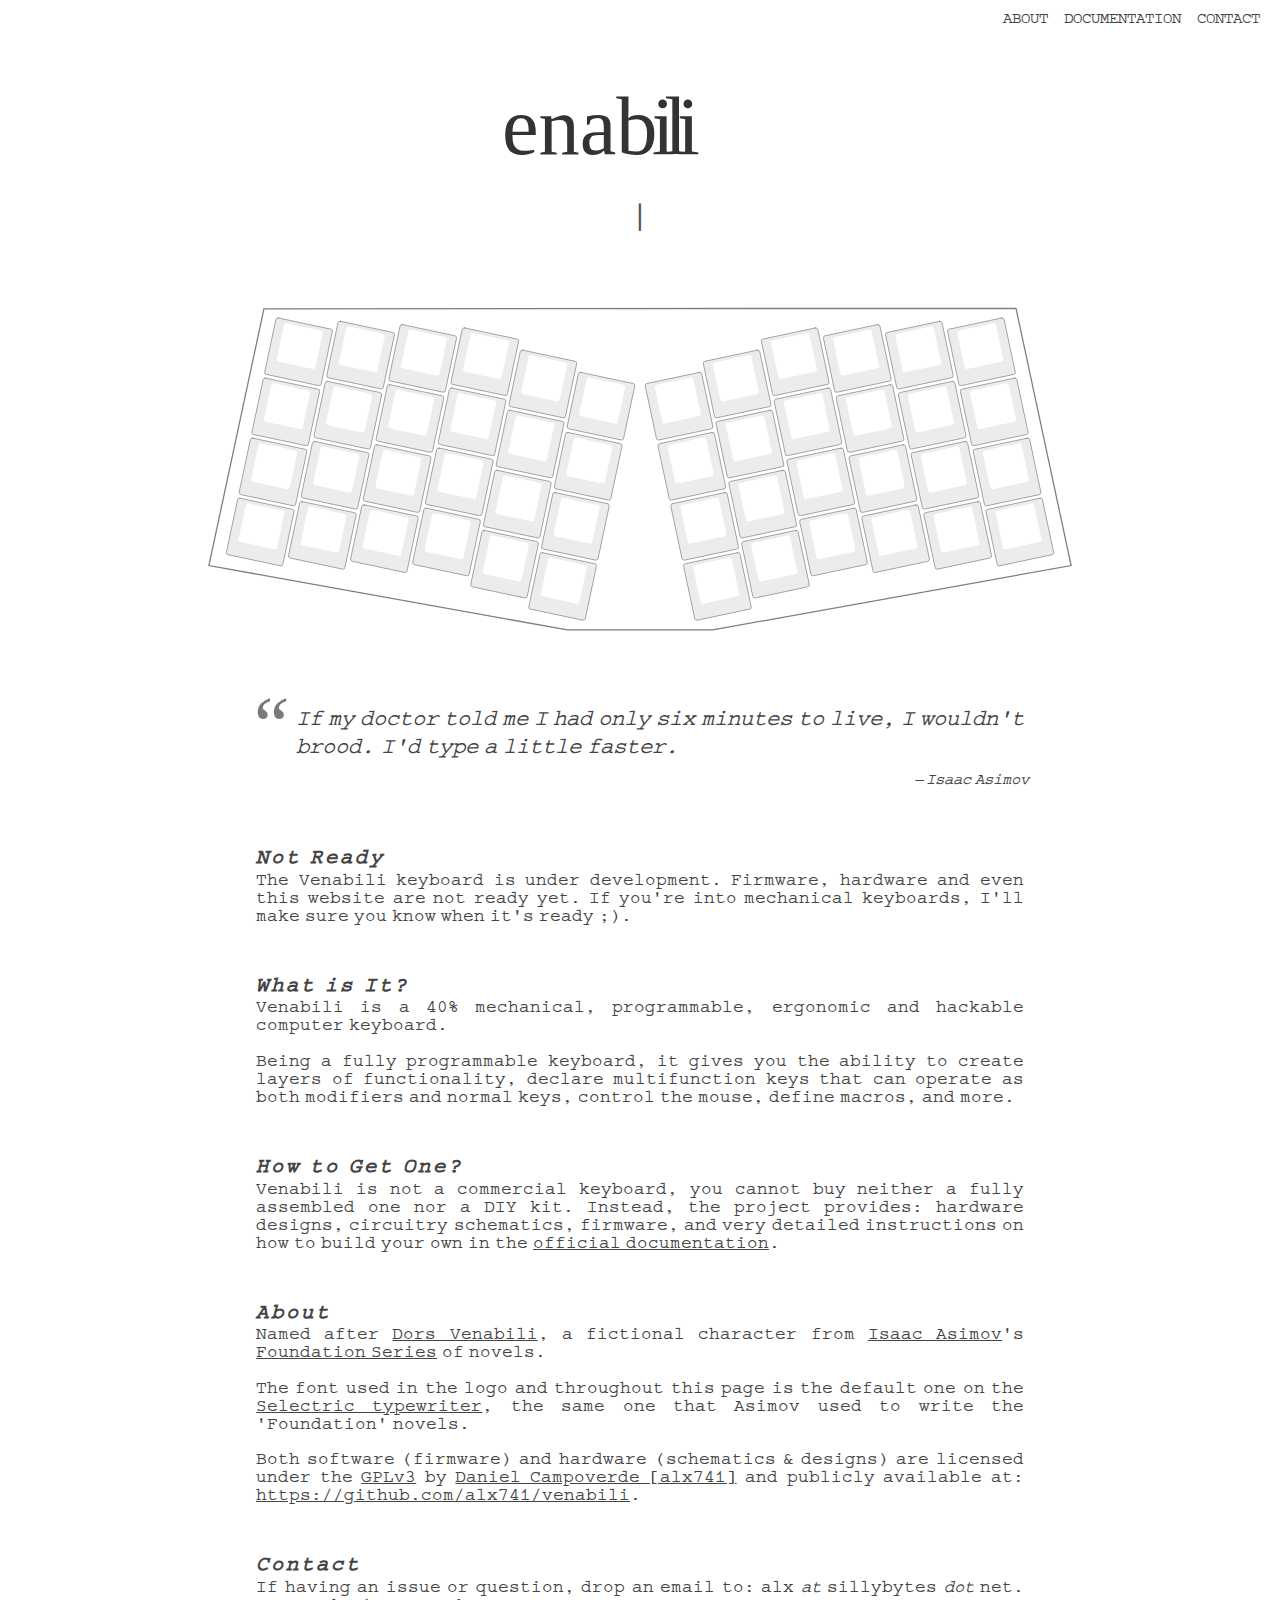
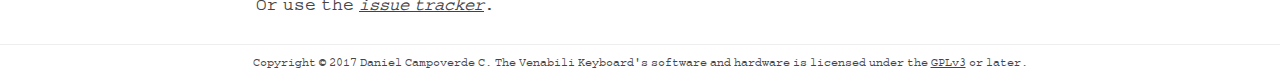
==== docs/index.html @ 400cd068 "Rebuild" ====
<!doctype html>
<html lang="en">
    <head>
        <meta charset="utf-8">
        <meta http-equiv="x-ua-compatible" content="ie=edge">
        <meta name="viewport" content="width=device-width, initial-scale=1">
        <title>Venabili Keyboard</title>
        <link rel="shortcut icon" href="./images/favicon.ico">
        <link rel="icon" href="./images/favicon.png">
        <link rel="stylesheet" href="./css/default.css" />
    </head>
    <body>
        <header>
            <nav>
                <a href="#about">About</a>
                <a href="https://docs.venabili.sillybytes.net/">Documentation</a>
                <a href="#contact">Contact</a>
            </nav>
        </header>

        <svg id="logo" version="1.1" viewBox="0 0 235.11 68.733" xmlns="http://www.w3.org/2000/svg">
    <g id="logo-v" transform="translate(-12.191 -227.73)">
        <g fill="none" stroke="#333" stroke-linecap="round">
            <path d="m51.141 270.67-5.1905 9.0021 5.1905 9.0021 5.1905-9.0021z" stroke-width="2.7889"></path>
            <path d="m72.202 234.19h10.364l-22.575 39.138-5.193-8.9946z" stroke-miterlimit="3" stroke-width="2.918"></path>
            <path d="m30.081 234.19h-10.364l22.575 39.138 5.1931-8.9946z" stroke-width="2.918"></path>
        </g>
        <text transform="scale(.9992 1.0008)" x="63.355614" y="290.47577" fill="#333333" font-family="sans-serif" font-size="48.494px" letter-spacing="0px" stroke-width=".26458" word-spacing="0px" style="line-height:1.25" xml:space="preserve"><tspan x="63.355614" y="290.47577" dx="0 0 0 0 -3.5 -6 -6" fill="#333333" font-family="Selectric" stroke-width=".26458" style="line-height:2.25">enabili</tspan></text>
    </g>
</svg>

<div id="description">
    <span id="description-typed"></span>
</div>

<svg id="keyboard" width="277.89mm" height="110.13mm" version="1.1" viewBox="0 0 277.89 110.13" xmlns="http://www.w3.org/2000/svg">
    <g transform="translate(292.09 -511.8)">
        <path d="m-269.79 517.18-17.06 79.592 111.18 19.953h45.067l111.17-19.952-17.094-79.784z" fill="none" stroke="#7e7e7e" stroke-width=".39687"></path>
        <g>
            <g transform="translate(64.485 10.087)">
                <rect transform="rotate(12)" x="-217.22" y="567.33" width="17.901" height="17.901" rx=".65319" ry=".65319" fill="#ececec" stroke="#7e7e7e" stroke-linecap="round" stroke-linejoin="round" stroke-width=".1989"></rect>
                <rect transform="rotate(12)" x="-214.39" y="568.36" width="12.234" height="12.234" rx=".69032" ry=".69032" fill="#fff" class="key"></rect>
            </g>
            <g transform="translate(60.525 28.721)">
                <rect transform="rotate(12)" x="-217.22" y="567.33" width="17.901" height="17.901" rx=".65319" ry=".65319" fill="#ececec" stroke="#7e7e7e" stroke-linecap="round" stroke-linejoin="round" stroke-width=".1989"></rect>
                <rect transform="rotate(12)" x="-214.39" y="568.36" width="12.234" height="12.234" rx=".69032" ry=".69032" fill="#fff" class="key"></rect>
            </g>
            <g transform="translate(56.564 47.355)">
                <rect transform="rotate(12)" x="-217.22" y="567.33" width="17.901" height="17.901" rx=".65319" ry=".65319" fill="#ececec" stroke="#7e7e7e" stroke-linecap="round" stroke-linejoin="round" stroke-width=".1989"></rect>
                <rect transform="rotate(12)" x="-214.39" y="568.36" width="12.234" height="12.234" rx=".69032" ry=".69032" fill="#fff" class="key"></rect>
            </g>
            <g transform="translate(52.603 65.988)">
                <rect transform="rotate(12)" x="-217.22" y="567.33" width="17.901" height="17.901" rx=".65319" ry=".65319" fill="#ececec" stroke="#7e7e7e" stroke-linecap="round" stroke-linejoin="round" stroke-width=".1989"></rect>
                <rect transform="rotate(12)" x="-214.39" y="568.36" width="12.234" height="12.234" rx=".69032" ry=".69032" fill="#fff" class="key"></rect>
            </g>
            <g transform="translate(19.257 1.0263)">
                <g transform="translate(64.485 10.087)">
                    <rect transform="rotate(12)" x="-217.22" y="567.33" width="17.901" height="17.901" rx=".65319" ry=".65319" fill="#ececec" stroke="#7e7e7e" stroke-linecap="round" stroke-linejoin="round" stroke-width=".1989"></rect>
                    <rect transform="rotate(12)" x="-214.39" y="568.36" width="12.234" height="12.234" rx=".69032" ry=".69032" fill="#fff" class="key"></rect>
                </g>
                <g transform="translate(60.525 28.721)">
                    <rect transform="rotate(12)" x="-217.22" y="567.33" width="17.901" height="17.901" rx=".65319" ry=".65319" fill="#ececec" stroke="#7e7e7e" stroke-linecap="round" stroke-linejoin="round" stroke-width=".1989"></rect>
                    <rect transform="rotate(12)" x="-214.39" y="568.36" width="12.234" height="12.234" rx=".69032" ry=".69032" fill="#fff" class="key"></rect>
                </g>
                <g transform="translate(56.564 47.355)">
                    <rect transform="rotate(12)" x="-217.22" y="567.33" width="17.901" height="17.901" rx=".65319" ry=".65319" fill="#ececec" stroke="#7e7e7e" stroke-linecap="round" stroke-linejoin="round" stroke-width=".1989"></rect>
                    <rect transform="rotate(12)" x="-214.39" y="568.36" width="12.234" height="12.234" rx=".69032" ry=".69032" fill="#fff" class="key"></rect>
                </g>
                <g transform="translate(52.603 65.988)">
                    <rect transform="rotate(12)" x="-217.22" y="567.33" width="17.901" height="17.901" rx=".65319" ry=".65319" fill="#ececec" stroke="#7e7e7e" stroke-linecap="round" stroke-linejoin="round" stroke-width=".1989"></rect>
                    <rect transform="rotate(12)" x="-214.39" y="568.36" width="12.234" height="12.234" rx=".69032" ry=".69032" fill="#fff" class="key"></rect>
                </g>
            </g>
            <g transform="translate(38.515 2.0525)">
                <g transform="translate(64.485 10.087)">
                    <rect transform="rotate(12)" x="-217.22" y="567.33" width="17.901" height="17.901" rx=".65319" ry=".65319" fill="#ececec" stroke="#7e7e7e" stroke-linecap="round" stroke-linejoin="round" stroke-width=".1989"></rect>
                    <rect transform="rotate(12)" x="-214.39" y="568.36" width="12.234" height="12.234" rx=".69032" ry=".69032" fill="#fff" class="key"></rect>
                </g>
                <g transform="translate(60.525 28.721)">
                    <rect transform="rotate(12)" x="-217.22" y="567.33" width="17.901" height="17.901" rx=".65319" ry=".65319" fill="#ececec" stroke="#7e7e7e" stroke-linecap="round" stroke-linejoin="round" stroke-width=".1989"></rect>
                    <rect transform="rotate(12)" x="-214.39" y="568.36" width="12.234" height="12.234" rx=".69032" ry=".69032" fill="#fff" class="key"></rect>
                </g>
                <g transform="translate(56.564 47.355)">
                    <rect transform="rotate(12)" x="-217.22" y="567.33" width="17.901" height="17.901" rx=".65319" ry=".65319" fill="#ececec" stroke="#7e7e7e" stroke-linecap="round" stroke-linejoin="round" stroke-width=".1989"></rect>
                    <rect transform="rotate(12)" x="-214.39" y="568.36" width="12.234" height="12.234" rx=".69032" ry=".69032" fill="#fff" class="key"></rect>
                </g>
                <g transform="translate(52.603 65.988)">
                    <rect transform="rotate(12)" x="-217.22" y="567.33" width="17.901" height="17.901" rx=".65319" ry=".65319" fill="#ececec" stroke="#7e7e7e" stroke-linecap="round" stroke-linejoin="round" stroke-width=".1989"></rect>
                    <rect transform="rotate(12)" x="-214.39" y="568.36" width="12.234" height="12.234" rx=".69032" ry=".69032" fill="#fff" class="key"></rect>
                </g>
            </g>
            <g transform="translate(57.772 3.0788)">
                <g transform="translate(64.485 10.087)">
                    <rect transform="rotate(12)" x="-217.22" y="567.33" width="17.901" height="17.901" rx=".65319" ry=".65319" fill="#ececec" stroke="#7e7e7e" stroke-linecap="round" stroke-linejoin="round" stroke-width=".1989"></rect>
                    <rect transform="rotate(12)" x="-214.39" y="568.36" width="12.234" height="12.234" rx=".69032" ry=".69032" fill="#fff" class="key"></rect>
                </g>
                <g transform="translate(60.525 28.721)">
                    <rect transform="rotate(12)" x="-217.22" y="567.33" width="17.901" height="17.901" rx=".65319" ry=".65319" fill="#ececec" stroke="#7e7e7e" stroke-linecap="round" stroke-linejoin="round" stroke-width=".1989"></rect>
                    <rect transform="rotate(12)" x="-214.39" y="568.36" width="12.234" height="12.234" rx=".69032" ry=".69032" fill="#fff" class="key"></rect>
                </g>
                <g transform="translate(56.564 47.355)">
                    <rect transform="rotate(12)" x="-217.22" y="567.33" width="17.901" height="17.901" rx=".65319" ry=".65319" fill="#ececec" stroke="#7e7e7e" stroke-linecap="round" stroke-linejoin="round" stroke-width=".1989"></rect>
                    <rect transform="rotate(12)" x="-214.39" y="568.36" width="12.234" height="12.234" rx=".69032" ry=".69032" fill="#fff" class="key"></rect>
                </g>
                <g transform="translate(52.603 65.988)">
                    <rect transform="rotate(12)" x="-217.22" y="567.33" width="17.901" height="17.901" rx=".65319" ry=".65319" fill="#ececec" stroke="#7e7e7e" stroke-linecap="round" stroke-linejoin="round" stroke-width=".1989"></rect>
                    <rect transform="rotate(12)" x="-214.39" y="568.36" width="12.234" height="12.234" rx=".69032" ry=".69032" fill="#fff" class="key"></rect>
                </g>
            </g>
            <g transform="translate(75.782 9.974)">
                <g transform="translate(64.485 10.087)">
                    <rect transform="rotate(12)" x="-217.22" y="567.33" width="17.901" height="17.901" rx=".65319" ry=".65319" fill="#ececec" stroke="#7e7e7e" stroke-linecap="round" stroke-linejoin="round" stroke-width=".1989"></rect>
                    <rect transform="rotate(12)" x="-214.39" y="568.36" width="12.234" height="12.234" rx=".69032" ry=".69032" fill="#fff" class="key"></rect>
                </g>
                <g transform="translate(60.525 28.721)">
                    <rect transform="rotate(12)" x="-217.22" y="567.33" width="17.901" height="17.901" rx=".65319" ry=".65319" fill="#ececec" stroke="#7e7e7e" stroke-linecap="round" stroke-linejoin="round" stroke-width=".1989"></rect>
                    <rect transform="rotate(12)" x="-214.39" y="568.36" width="12.234" height="12.234" rx=".69032" ry=".69032" fill="#fff" class="key"></rect>
                </g>
                <g transform="translate(56.564 47.355)">
                    <rect transform="rotate(12)" x="-217.22" y="567.33" width="17.901" height="17.901" rx=".65319" ry=".65319" fill="#ececec" stroke="#7e7e7e" stroke-linecap="round" stroke-linejoin="round" stroke-width=".1989"></rect>
                    <rect transform="rotate(12)" x="-214.39" y="568.36" width="12.234" height="12.234" rx=".69032" ry=".69032" fill="#fff" class="key"></rect>
                </g>
                <g transform="translate(52.603 65.988)">
                    <rect transform="rotate(12)" x="-217.22" y="567.33" width="17.901" height="17.901" rx=".65319" ry=".65319" fill="#ececec" stroke="#7e7e7e" stroke-linecap="round" stroke-linejoin="round" stroke-width=".1989"></rect>
                    <rect transform="rotate(12)" x="-214.39" y="568.36" width="12.234" height="12.234" rx=".69032" ry=".69032" fill="#fff" class="key"></rect>
                </g>
            </g>
            <g transform="translate(93.792 16.869)">
                <g transform="translate(64.485 10.087)">
                    <rect transform="rotate(12)" x="-217.22" y="567.33" width="17.901" height="17.901" rx=".65319" ry=".65319" fill="#ececec" stroke="#7e7e7e" stroke-linecap="round" stroke-linejoin="round" stroke-width=".1989"></rect>
                    <rect transform="rotate(12)" x="-214.39" y="568.36" width="12.234" height="12.234" rx=".69032" ry=".69032" fill="#fff" class="key"></rect>
                </g>
                <g transform="translate(60.525 28.721)">
                    <rect transform="rotate(12)" x="-217.22" y="567.33" width="17.901" height="17.901" rx=".65319" ry=".65319" fill="#ececec" stroke="#7e7e7e" stroke-linecap="round" stroke-linejoin="round" stroke-width=".1989"></rect>
                    <rect transform="rotate(12)" x="-214.39" y="568.36" width="12.234" height="12.234" rx=".69032" ry=".69032" fill="#fff" class="key"></rect>
                </g>
                <g transform="translate(56.564 47.355)">
                    <rect transform="rotate(12)" x="-217.22" y="567.33" width="17.901" height="17.901" rx=".65319" ry=".65319" fill="#ececec" stroke="#7e7e7e" stroke-linecap="round" stroke-linejoin="round" stroke-width=".1989"></rect>
                    <rect transform="rotate(12)" x="-214.39" y="568.36" width="12.234" height="12.234" rx=".69032" ry=".69032" fill="#fff" class="key"></rect>
                </g>
                <g transform="translate(52.603 65.988)">
                    <rect transform="rotate(12)" x="-217.22" y="567.33" width="17.901" height="17.901" rx=".65319" ry=".65319" fill="#ececec" stroke="#7e7e7e" stroke-linecap="round" stroke-linejoin="round" stroke-width=".1989"></rect>
                    <rect transform="rotate(12)" x="-214.39" y="568.36" width="12.234" height="12.234" rx=".69032" ry=".69032" fill="#fff" class="key"></rect>
                </g>
            </g>
            <g transform="translate(248.74 8.4741)">
                <rect transform="matrix(-.97815 .20791 .20791 .97815 0 0)" x="389.09" y="440.11" width="17.901" height="17.901" rx=".65319" ry=".65319" fill="#ececec" stroke="#7e7e7e" stroke-linecap="round" stroke-linejoin="round" stroke-width=".1989"></rect>
                <rect transform="matrix(-.97815 .20791 .20791 .97815 0 0)" x="391.92" y="441.13" width="12.234" height="12.234" rx=".69032" ry=".69032" fill="#fff" class="key"></rect>
            </g>
            <g transform="translate(252.7 27.108)">
                <rect transform="matrix(-.97815 .20791 .20791 .97815 0 0)" x="389.09" y="440.11" width="17.901" height="17.901" rx=".65319" ry=".65319" fill="#ececec" stroke="#7e7e7e" stroke-linecap="round" stroke-linejoin="round" stroke-width=".1989"></rect>
                <rect transform="matrix(-.97815 .20791 .20791 .97815 0 0)" x="391.92" y="441.13" width="12.234" height="12.234" rx=".69032" ry=".69032" fill="#fff" class="key"></rect>
            </g>
            <g transform="translate(256.67 45.742)">
                <rect transform="matrix(-.97815 .20791 .20791 .97815 0 0)" x="389.09" y="440.11" width="17.901" height="17.901" rx=".65319" ry=".65319" fill="#ececec" stroke="#7e7e7e" stroke-linecap="round" stroke-linejoin="round" stroke-width=".1989"></rect>
                <rect transform="matrix(-.97815 .20791 .20791 .97815 0 0)" x="391.92" y="441.13" width="12.234" height="12.234" rx=".69032" ry=".69032" fill="#fff" class="key"></rect>
            </g>
            <g transform="translate(260.63 64.375)">
                <rect transform="matrix(-.97815 .20791 .20791 .97815 0 0)" x="389.09" y="440.11" width="17.901" height="17.901" rx=".65319" ry=".65319" fill="#ececec" stroke="#7e7e7e" stroke-linecap="round" stroke-linejoin="round" stroke-width=".1989"></rect>
                <rect transform="matrix(-.97815 .20791 .20791 .97815 0 0)" x="391.92" y="441.13" width="12.234" height="12.234" rx=".69032" ry=".69032" fill="#fff" class="key"></rect>
            </g>
            <g transform="translate(-19.257 1.0263)">
                <g transform="translate(248.74 8.4741)">
                    <rect transform="matrix(-.97815 .20791 .20791 .97815 0 0)" x="389.09" y="440.11" width="17.901" height="17.901" rx=".65319" ry=".65319" fill="#ececec" stroke="#7e7e7e" stroke-linecap="round" stroke-linejoin="round" stroke-width=".1989"></rect>
                    <rect transform="matrix(-.97815 .20791 .20791 .97815 0 0)" x="391.92" y="441.13" width="12.234" height="12.234" rx=".69032" ry=".69032" fill="#fff" class="key"></rect>
                </g>
                <g transform="translate(252.7 27.108)">
                    <rect transform="matrix(-.97815 .20791 .20791 .97815 0 0)" x="389.09" y="440.11" width="17.901" height="17.901" rx=".65319" ry=".65319" fill="#ececec" stroke="#7e7e7e" stroke-linecap="round" stroke-linejoin="round" stroke-width=".1989"></rect>
                    <rect transform="matrix(-.97815 .20791 .20791 .97815 0 0)" x="391.92" y="441.13" width="12.234" height="12.234" rx=".69032" ry=".69032" fill="#fff" class="key"></rect>
                </g>
                <g transform="translate(256.67 45.742)">
                    <rect transform="matrix(-.97815 .20791 .20791 .97815 0 0)" x="389.09" y="440.11" width="17.901" height="17.901" rx=".65319" ry=".65319" fill="#ececec" stroke="#7e7e7e" stroke-linecap="round" stroke-linejoin="round" stroke-width=".1989"></rect>
                    <rect transform="matrix(-.97815 .20791 .20791 .97815 0 0)" x="391.92" y="441.13" width="12.234" height="12.234" rx=".69032" ry=".69032" fill="#fff" class="key"></rect>
                </g>
                <g transform="translate(260.63 64.375)">
                    <rect transform="matrix(-.97815 .20791 .20791 .97815 0 0)" x="389.09" y="440.11" width="17.901" height="17.901" rx=".65319" ry=".65319" fill="#ececec" stroke="#7e7e7e" stroke-linecap="round" stroke-linejoin="round" stroke-width=".1989"></rect>
                    <rect transform="matrix(-.97815 .20791 .20791 .97815 0 0)" x="391.92" y="441.13" width="12.234" height="12.234" rx=".69032" ry=".69032" fill="#fff" class="key"></rect>
                </g>
            </g>
            <g transform="translate(-38.515 2.0525)">
                <g transform="translate(248.74 8.4741)">
                    <rect transform="matrix(-.97815 .20791 .20791 .97815 0 0)" x="389.09" y="440.11" width="17.901" height="17.901" rx=".65319" ry=".65319" fill="#ececec" stroke="#7e7e7e" stroke-linecap="round" stroke-linejoin="round" stroke-width=".1989"></rect>
                    <rect transform="matrix(-.97815 .20791 .20791 .97815 0 0)" x="391.92" y="441.13" width="12.234" height="12.234" rx=".69032" ry=".69032" fill="#fff" class="key"></rect>
                </g>
                <g transform="translate(252.7 27.108)">
                    <rect transform="matrix(-.97815 .20791 .20791 .97815 0 0)" x="389.09" y="440.11" width="17.901" height="17.901" rx=".65319" ry=".65319" fill="#ececec" stroke="#7e7e7e" stroke-linecap="round" stroke-linejoin="round" stroke-width=".1989"></rect>
                    <rect transform="matrix(-.97815 .20791 .20791 .97815 0 0)" x="391.92" y="441.13" width="12.234" height="12.234" rx=".69032" ry=".69032" fill="#fff" class="key"></rect>
                </g>
                <g transform="translate(256.67 45.742)">
                    <rect transform="matrix(-.97815 .20791 .20791 .97815 0 0)" x="389.09" y="440.11" width="17.901" height="17.901" rx=".65319" ry=".65319" fill="#ececec" stroke="#7e7e7e" stroke-linecap="round" stroke-linejoin="round" stroke-width=".1989"></rect>
                    <rect transform="matrix(-.97815 .20791 .20791 .97815 0 0)" x="391.92" y="441.13" width="12.234" height="12.234" rx=".69032" ry=".69032" fill="#fff" class="key"></rect>
                </g>
                <g transform="translate(260.63 64.375)">
                    <rect transform="matrix(-.97815 .20791 .20791 .97815 0 0)" x="389.09" y="440.11" width="17.901" height="17.901" rx=".65319" ry=".65319" fill="#ececec" stroke="#7e7e7e" stroke-linecap="round" stroke-linejoin="round" stroke-width=".1989"></rect>
                    <rect transform="matrix(-.97815 .20791 .20791 .97815 0 0)" x="391.92" y="441.13" width="12.234" height="12.234" rx=".69032" ry=".69032" fill="#fff" class="key"></rect>
                </g>
            </g>
            <g transform="translate(-57.772 3.0788)">
                <g transform="translate(248.74 8.4741)">
                    <rect transform="matrix(-.97815 .20791 .20791 .97815 0 0)" x="389.09" y="440.11" width="17.901" height="17.901" rx=".65319" ry=".65319" fill="#ececec" stroke="#7e7e7e" stroke-linecap="round" stroke-linejoin="round" stroke-width=".1989"></rect>
                    <rect transform="matrix(-.97815 .20791 .20791 .97815 0 0)" x="391.92" y="441.13" width="12.234" height="12.234" rx=".69032" ry=".69032" fill="#fff" class="key"></rect>
                </g>
                <g transform="translate(252.7 27.108)">
                    <rect transform="matrix(-.97815 .20791 .20791 .97815 0 0)" x="389.09" y="440.11" width="17.901" height="17.901" rx=".65319" ry=".65319" fill="#ececec" stroke="#7e7e7e" stroke-linecap="round" stroke-linejoin="round" stroke-width=".1989"></rect>
                    <rect transform="matrix(-.97815 .20791 .20791 .97815 0 0)" x="391.92" y="441.13" width="12.234" height="12.234" rx=".69032" ry=".69032" fill="#fff" class="key"></rect>
                </g>
                <g transform="translate(256.67 45.742)">
                    <rect transform="matrix(-.97815 .20791 .20791 .97815 0 0)" x="389.09" y="440.11" width="17.901" height="17.901" rx=".65319" ry=".65319" fill="#ececec" stroke="#7e7e7e" stroke-linecap="round" stroke-linejoin="round" stroke-width=".1989"></rect>
                    <rect transform="matrix(-.97815 .20791 .20791 .97815 0 0)" x="391.92" y="441.13" width="12.234" height="12.234" rx=".69032" ry=".69032" fill="#fff" class="key"></rect>
                </g>
                <g transform="translate(260.63 64.375)">
                    <rect transform="matrix(-.97815 .20791 .20791 .97815 0 0)" x="389.09" y="440.11" width="17.901" height="17.901" rx=".65319" ry=".65319" fill="#ececec" stroke="#7e7e7e" stroke-linecap="round" stroke-linejoin="round" stroke-width=".1989"></rect>
                    <rect transform="matrix(-.97815 .20791 .20791 .97815 0 0)" x="391.92" y="441.13" width="12.234" height="12.234" rx=".69032" ry=".69032" fill="#fff" class="key"></rect>
                </g>
            </g>
            <g transform="translate(-75.782 9.974)">
                <g transform="translate(248.74 8.4741)">
                    <rect transform="matrix(-.97815 .20791 .20791 .97815 0 0)" x="389.09" y="440.11" width="17.901" height="17.901" rx=".65319" ry=".65319" fill="#ececec" stroke="#7e7e7e" stroke-linecap="round" stroke-linejoin="round" stroke-width=".1989"></rect>
                    <rect transform="matrix(-.97815 .20791 .20791 .97815 0 0)" x="391.92" y="441.13" width="12.234" height="12.234" rx=".69032" ry=".69032" fill="#fff" class="key"></rect>
                </g>
                <g transform="translate(252.7 27.108)">
                    <rect transform="matrix(-.97815 .20791 .20791 .97815 0 0)" x="389.09" y="440.11" width="17.901" height="17.901" rx=".65319" ry=".65319" fill="#ececec" stroke="#7e7e7e" stroke-linecap="round" stroke-linejoin="round" stroke-width=".1989"></rect>
                    <rect transform="matrix(-.97815 .20791 .20791 .97815 0 0)" x="391.92" y="441.13" width="12.234" height="12.234" rx=".69032" ry=".69032" fill="#fff" class="key"></rect>
                </g>
                <g transform="translate(256.67 45.742)">
                    <rect transform="matrix(-.97815 .20791 .20791 .97815 0 0)" x="389.09" y="440.11" width="17.901" height="17.901" rx=".65319" ry=".65319" fill="#ececec" stroke="#7e7e7e" stroke-linecap="round" stroke-linejoin="round" stroke-width=".1989"></rect>
                    <rect transform="matrix(-.97815 .20791 .20791 .97815 0 0)" x="391.92" y="441.13" width="12.234" height="12.234" rx=".69032" ry=".69032" fill="#fff" class="key"></rect>
                </g>
                <g transform="translate(260.63 64.375)">
                    <rect transform="matrix(-.97815 .20791 .20791 .97815 0 0)" x="389.09" y="440.11" width="17.901" height="17.901" rx=".65319" ry=".65319" fill="#ececec" stroke="#7e7e7e" stroke-linecap="round" stroke-linejoin="round" stroke-width=".1989"></rect>
                    <rect transform="matrix(-.97815 .20791 .20791 .97815 0 0)" x="391.92" y="441.13" width="12.234" height="12.234" rx=".69032" ry=".69032" fill="#fff" class="key"></rect>
                </g>
            </g>
            <g transform="translate(-93.792 16.869)">
                <g transform="translate(248.74 8.4741)">
                    <rect transform="matrix(-.97815 .20791 .20791 .97815 0 0)" x="389.09" y="440.11" width="17.901" height="17.901" rx=".65319" ry=".65319" fill="#ececec" stroke="#7e7e7e" stroke-linecap="round" stroke-linejoin="round" stroke-width=".1989"></rect>
                    <rect transform="matrix(-.97815 .20791 .20791 .97815 0 0)" x="391.92" y="441.13" width="12.234" height="12.234" rx=".69032" ry=".69032" fill="#fff" class="key"></rect>
                </g>
                <g transform="translate(252.7 27.108)">
                    <rect transform="matrix(-.97815 .20791 .20791 .97815 0 0)" x="389.09" y="440.11" width="17.901" height="17.901" rx=".65319" ry=".65319" fill="#ececec" stroke="#7e7e7e" stroke-linecap="round" stroke-linejoin="round" stroke-width=".1989"></rect>
                    <rect transform="matrix(-.97815 .20791 .20791 .97815 0 0)" x="391.92" y="441.13" width="12.234" height="12.234" rx=".69032" ry=".69032" fill="#fff" class="key"></rect>
                </g>
                <g transform="translate(256.67 45.742)">
                    <rect transform="matrix(-.97815 .20791 .20791 .97815 0 0)" x="389.09" y="440.11" width="17.901" height="17.901" rx=".65319" ry=".65319" fill="#ececec" stroke="#7e7e7e" stroke-linecap="round" stroke-linejoin="round" stroke-width=".1989"></rect>
                    <rect transform="matrix(-.97815 .20791 .20791 .97815 0 0)" x="391.92" y="441.13" width="12.234" height="12.234" rx=".69032" ry=".69032" fill="#fff" class="key"></rect>
                </g>
                <g transform="translate(260.63 64.375)">
                    <rect transform="matrix(-.97815 .20791 .20791 .97815 0 0)" x="389.09" y="440.11" width="17.901" height="17.901" rx=".65319" ry=".65319" fill="#ececec" stroke="#7e7e7e" stroke-linecap="round" stroke-linejoin="round" stroke-width=".1989"></rect>
                    <rect transform="matrix(-.97815 .20791 .20791 .97815 0 0)" x="391.92" y="441.13" width="12.234" height="12.234" rx=".69032" ry=".69032" fill="#fff" class="key"></rect>
                </g>
            </g>
        </g>
    </g>
</svg>

<div id="main">

    <blockquote>
        If my doctor told me I had only six minutes to live, I wouldn't brood. I'd type a little faster.
        <cite>Isaac Asimov</cite>
    </blockquote>

    <section id="not-ready">
        <header><h2>Not Ready</h2></header>
        <p>
            The Venabili keyboard is under development. Firmware, hardware and even this website are not ready yet. If you're into mechanical keyboards, I'll make sure you know when it's ready ;).
        </p>
    </section>

    <section id="what-is-it">
        <header><h2>What is It?</h2></header>
        <p>
            Venabili is a 40% mechanical, programmable, ergonomic and hackable
            computer keyboard.
        </p>

        <p>
            Being a fully programmable keyboard, it gives you the ability to create layers
            of functionality, declare multifunction keys that can operate as both modifiers
            and normal keys, control the mouse, define macros, and more.
        </p>
    </section>

    <section id="how">
        <header><h2>How to Get One?</h2></header>
        <article>
            <p>
            Venabili is not a commercial keyboard, you cannot buy neither a
            fully assembled one nor a DIY kit. Instead, the project provides:
            hardware designs, circuitry schematics, firmware, and very detailed
            instructions on how to build your own in the <a target="_blank" href="https://docs.venabili.sillybytes.net/">official
                documentation</a>.
            </p>
        </article>
    </section>

    <section id="about">
        <header><h2>About</h2></header>
        <article>
            <p>
            Named after <a target="_blank" href="https://en.wikipedia.org/wiki/Dors_Venabili">Dors Venabili</a>,
            a fictional character from <a target="_blank" href="https://en.wikipedia.org/wiki/Isaac_Asimov">Isaac Asimov</a>'s
            <a target="_blank" href="https://en.wikipedia.org/wiki/Foundation_series">Foundation Series</a> of novels.
            </p>
        </article>

        <article>
            <p>
            The font used in the logo and throughout this page is the default
            one on the <a target="_blank" href="https://en.wikipedia.org/wiki/IBM_Selectric_typewriter">Selectric typewriter</a>,
            the same one that Asimov used to write the 'Foundation' novels.
            </p>
        </article>

        <article>
            <p>
            Both software (firmware) and hardware (schematics &amp; designs) are
            licensed under the <a target="_blank" href="https://github.com/alx741/venabili/blob/master/LICENSE">GPLv3</a> by
            <a target="_blank" href="http://sillybytes.net">Daniel Campoverde [alx741]</a>
            and publicly available at:
            <a target="_blank" href="https://github.com/alx741/venabili">https://github.com/alx741/venabili</a>.
            </p>
        </article>
    </section>

    <section id="contact">
        <header><h2>Contact</h2></header>
        <article>
            <p>
                If having an issue or question, drop an email to: alx
                <i>at</i> sillybytes <i>dot</i> net. Or use the <a target="_blank" href="https://github.com/alx741/venabili/issues">
                <i>issue tracker</i></a>.
            </p>
        </article>
    </section>

</div>


        <footer>
            Copyright © 2017 Daniel Campoverde C. The Venabili Keyboard's software and hardware is licensed under the
            <a target="_blank" href="https://github.com/alx741/venabili/blob/master/LICENSE">GPLv3</a> or later.
        </footer>


        <script src="https://cdnjs.cloudflare.com/ajax/libs/popper.js/1.12.3/umd/popper.min.js" integrity="sha384-vFJXuSJphROIrBnz7yo7oB41mKfc8JzQZiCq4NCceLEaO4IHwicKwpJf9c9IpFgh" crossorigin="anonymous"></script>
        <script src="https://code.jquery.com/jquery-3.2.1.slim.min.js" integrity="sha384-KJ3o2DKtIkvYIK3UENzmM7KCkRr/rE9/Qpg6aAZGJwFDMVNA/GpGFF93hXpG5KkN" crossorigin="anonymous"></script>
        <script src="./bower_components/typed.js/lib/typed.min.js"></script>
        <script src="./js/main.js"></script>
    </body>
</html>
---- docs/css/default.css ----
body,html{color:#444;background-color:#fff;margin:0px auto 0px auto;width:100%;min-height:100%;font-family:selectric-custom}p,a,h1,h2,h3,h4,h5,h6{color:#444;font-family:selectric-custom;text-align:justify}#logo{display:block;margin:0 auto;margin-top:20px;margin-bottom:20px;max-width:400px;padding-right:50px;font-family:selectric-custom}@media only screen and (max-width:1100px){#logo{padding:20px}}#logo-v{stroke-dasharray:1000;stroke-dashoffset:1000;animation:v-draw 8s forwards}@keyframes v-draw{to{stroke-dashoffset:0}}#description{margin:0 20px;margin-top:35px;margin-bottom:25px;text-align:center;font-size:2.3em;font-family:selectric-custom;color:#555}@media only screen and (max-width:1100px){#description{font-size:1.8em;margin-bottom:20px}}.typed-cursor{opacity:1;animation:blink .7s infinite}@keyframes blink{0%{opacity:1}50%{opacity:0}100%{opacity:1}}#keyboard{display:block;margin:0 auto;max-width:70%;animation:fadein 3s forwards}@media only screen and (max-width:1100px){#keyboard{max-width:100%}}@keyframes fadein{0%{opacity:0}100%{opacity:1}}.key_pressed{animation:key-press 0.3s forwards}@keyframes key-press{0%{fill:#fff}50%{fill:#e4e4e4}100%{fill:#fff}}blockquote{font-family:selectric-custom;font-size:1.3em;font-style:italic;line-height:1.2;margin:0.25em auto;padding:0.35em 40px;position:relative;width:100%;margin-top:20px}@media only screen and (max-width:1100px){blockquote{font-size:1em;width:75%}}blockquote:before{color:#7a7a7a;content:"\201C";display:block;font-family:Georgia,serif;font-size:80px;left:-20px;padding-left:10px;position:absolute;top:-20px}blockquote cite{display:block;font-size:16px;margin-top:10px;margin-right:35px;text-align:right}blockquote cite:before{content:"\2014 \2009"}#main{max-width:60%;margin:0 auto;font-size:1.1em}@media only screen and (max-width:1100px){#main{max-width:90%}}section{margin-top:50px}a:link,a:visited,a:active{text-decoration:underline}a:hover{color:black}nav{margin-top:10px;margin-right:20px;text-align:right}nav a:link{font-size:16px;margin-left:12px;text-decoration:none;text-transform:uppercase}nav a:hover{color:black;text-decoration:underline}footer{border-top:solid 1px #eee;color:#444;font-size:12px;margin-top:30px;padding:12px 0px 12px 0px;text-align:center}@media only screen and (max-width:1100px){footer{padding:20px}}section header{color:#444;font-size:14px;letter-spacing:3px;font-style:italic;margin-bottom:-15px}@font-face{font-family:"selectric-custom";src:url('selectric-custom-webfont.woff2') format('woff2'),url('../fonts/selectric-custom-webfont.woff2') format('woff2'),url('/venabili-web/fonts/selectric-custom-webfont.woff2') format('woff2'),url('selectric-custom-webfont.woff') format('woff'),url('../fonts/selectric-custom-webfont.woff') format('woff'),url('/venabili-web/fonts/selectric-custom-webfont.woff') format('woff'),url('../fonts/selectric-custom.ttf'),url('/venabili-web/fonts/selectric-custom.ttf'),url('/docs/fonts/selectric-custom.ttf');font-weight:normal;font-style:normal}
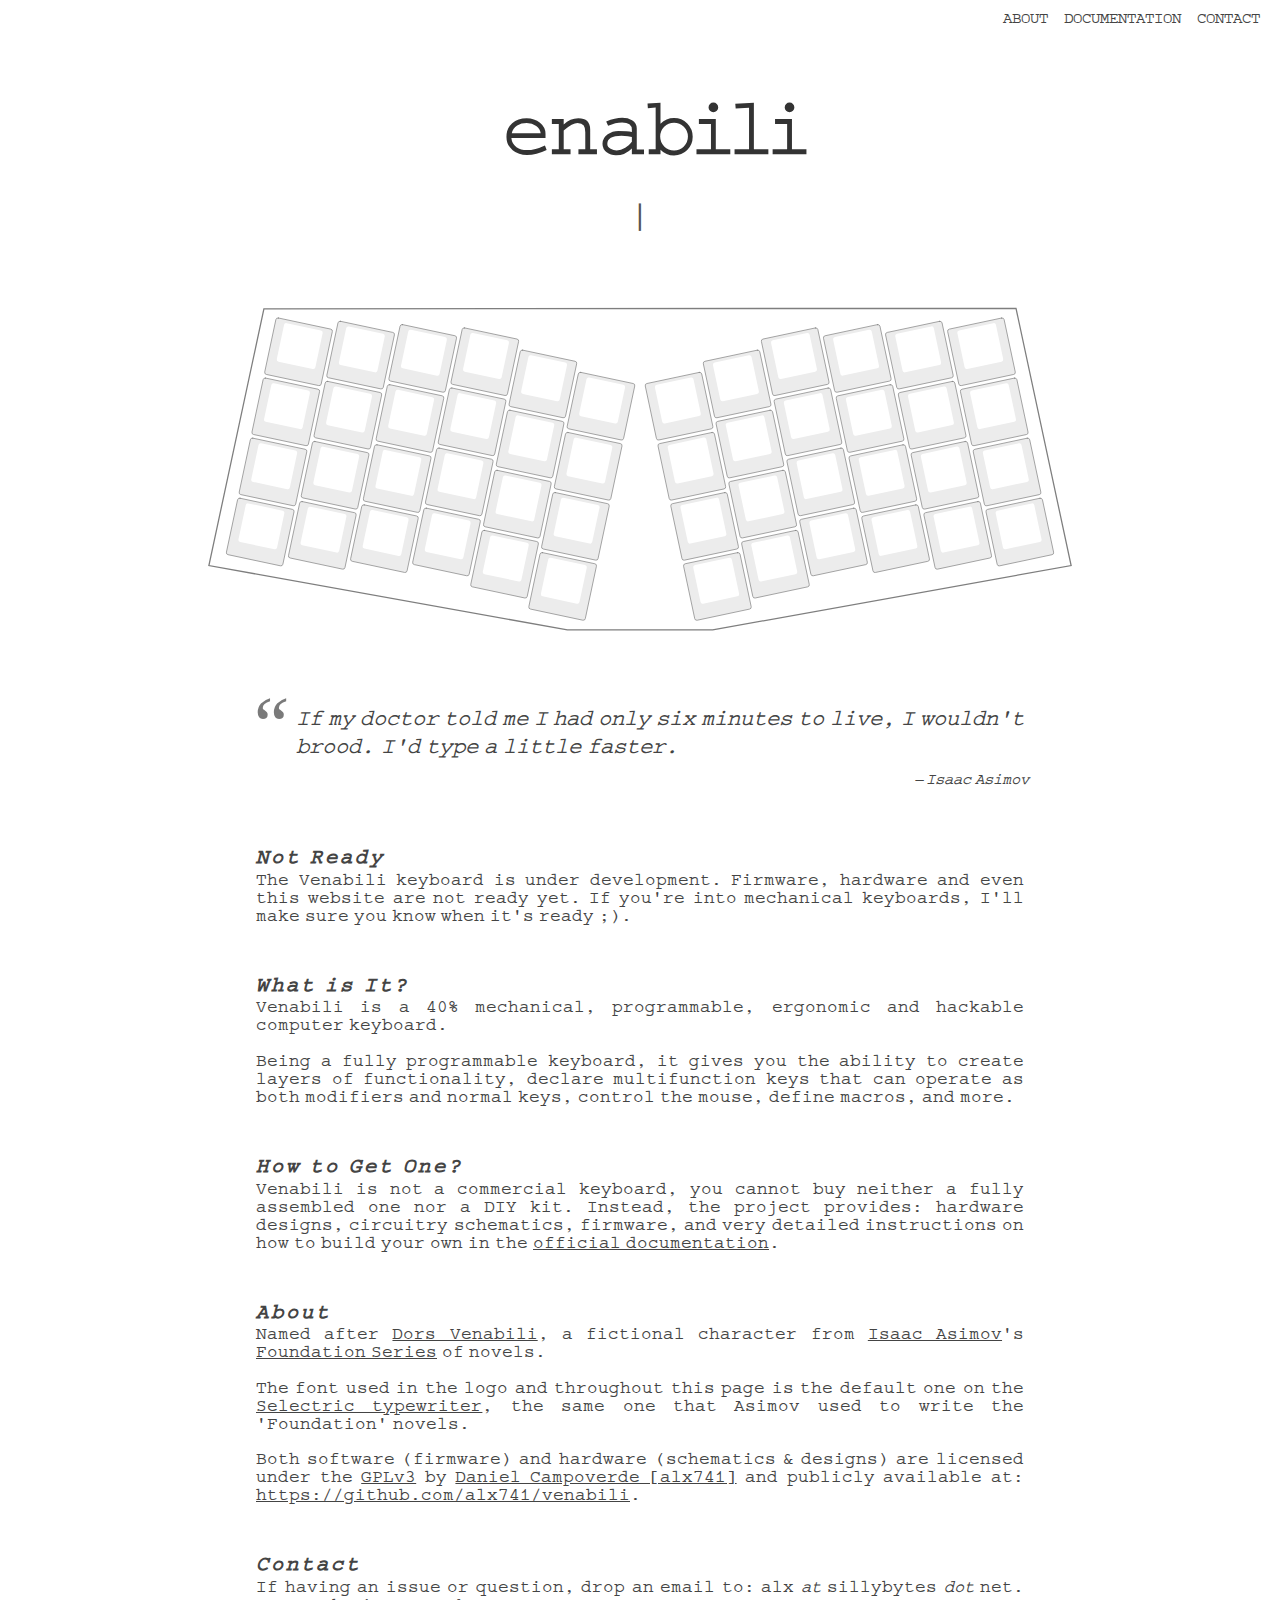
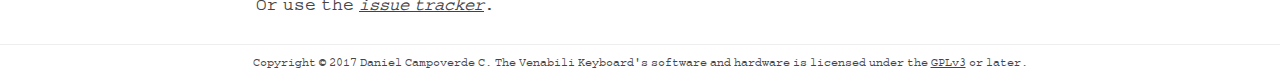
==== commit ec04ca0d: "Convert logo text to path" ====
--- a/docs/index.html
+++ b/docs/index.html
@@ -18,16 +18,19 @@
             </nav>
         </header>
 
-        <svg id="logo" version="1.1" viewBox="0 0 235.11 68.733" xmlns="http://www.w3.org/2000/svg">
-    <g id="logo-v" transform="translate(-12.191 -227.73)">
-        <g fill="none" stroke="#333" stroke-linecap="round">
-            <path d="m51.141 270.67-5.1905 9.0021 5.1905 9.0021 5.1905-9.0021z" stroke-width="2.7889"></path>
-            <path d="m72.202 234.19h10.364l-22.575 39.138-5.193-8.9946z" stroke-miterlimit="3" stroke-width="2.918"></path>
-            <path d="m30.081 234.19h-10.364l22.575 39.138 5.1931-8.9946z" stroke-width="2.918"></path>
-        </g>
-        <text transform="scale(.9992 1.0008)" x="63.355614" y="290.47577" fill="#333333" font-family="sans-serif" font-size="48.494px" letter-spacing="0px" stroke-width=".26458" word-spacing="0px" style="line-height:1.25" xml:space="preserve"><tspan x="63.355614" y="290.47577" dx="0 0 0 0 -3.5 -6 -6" fill="#333333" font-family="Selectric" stroke-width=".26458" style="line-height:2.25">enabili</tspan></text>
-    </g>
-</svg>
+        <svg id="logo" version="1.1" viewBox="0 0 235.1 68.73" xmlns="http://www.w3.org/2000/svg"><g id="logo-v" transform="translate(-12.19,-227.7)" fill="none" stroke="#333" stroke-linecap="round"><path id="path2" d="m51.14 270.7-5.19 9.002 5.19 9.002 5.19-9.002z" stroke-width="2.789"></path><path id="path4" d="m72.2 234.2h10.36l-22.58 39.14-5.193-8.995z" stroke-miterlimit="3" stroke-width="2.918"></path><path id="path6" d="m30.08 234.2h-10.36l22.58 39.14 5.193-8.995z" stroke-width="2.918"></path></g><g id="text" transform="scale(.9992 1.001)" fill="#333" stroke-width=".2646" aria-label="enabili"><path id="path4765" d="m53.81 52.79q0-5.067 3.362-8.003t8.524-2.936q4.594 0 7.838 2.652t3.244 6.441v2.51h-20.08q0.2841 3.41 3.031 5.351 2.463 1.752 6.062 1.752 4.925 0 10.66-2.747l0.9945 2.652q-6.062 2.936-11.56 2.936-5.02 0-8.43-2.794-3.647-2.984-3.647-7.814zm3.126-2.178h17q-0.2841-2.605-2.628-4.262-2.344-1.658-5.564-1.658-3.315 0-5.636 1.421-2.51 1.563-3.173 4.499z"></path><path id="path4767" d="m80.52 62.93v-2.841h4.073v-14.92h-4.073v-2.841h6.962v3.126q3.789-3.647 8.619-3.647 6.962 0 6.962 6.677v11.6h3.978v2.841h-10.89v-2.841h4.025v-9.992q0-2.652-0.8998-3.931-1.089-1.468-3.647-1.468-2.889 0-8.145 4.31v11.08h4.025v2.841z"></path><path id="path4769" d="m110.3 56.82q0-3.362 3.078-5.541 2.747-1.989 6.251-1.989 5.493 0 7.956 0.6156v-1.373q0-4.215-5.778-4.215-3.883 0-8.193 1.989l-1.137-2.605q5.257-2.131 9.424-2.131 3.457 0 5.778 1.373 2.794 1.658 2.794 4.878v12.36h4.262v2.747h-7.151v-3.315q-3.931 4.025-9.377 4.025-3.173 0-5.446-1.8-2.463-1.942-2.463-5.02zm2.841 0.1421q0 1.705 1.942 2.841 1.705 0.9945 3.552 0.9945 2.51 0 5.067-1.563 2.321-1.421 3.883-3.599v-2.841q-5.162-0.6156-6.156-0.6156-8.288 0-8.288 4.783z"></path><path id="path4771" d="m136.8 33.19 7.625-0.5209v12.46q3.268-3.41 7.956-3.41 4.594 0 7.79 3.197 3.197 3.197 3.197 7.79t-3.197 7.79-7.79 3.197q-4.688 0-7.956-3.41v2.652h-6.914v-2.841h4.073v-24.53l-4.594 0.3315zm7.435 19.42q0 3.41 2.368 5.801 2.368 2.392 5.778 2.392t5.801-2.392 2.392-5.801q0-3.362-2.415-5.754t-5.778-2.392q-3.41 0-5.778 2.392t-2.368 5.754z"></path><path id="path4773" d="m165.6 62.93v-2.841h8.524v-14.92h-7.104v-2.841h9.945v17.76h8.524v2.841zm7.104-27.47q0-1.184 0.8288-2.013 0.8288-0.8288 2.013-0.8288 1.184 0 2.013 0.8288 0.8288 0.8288 0.8288 2.013 0 1.184-0.8288 2.013-0.8288 0.8288-2.013 0.8288-1.184 0-2.013-0.8288-0.8288-0.8288-0.8288-2.013z"></path><path id="path4775" d="m188 62.93v-2.841h8.524v-24.48l-7.861 0.5209-0.2368-2.747 10.94-0.7104v27.42h8.524v2.841z"></path><path id="path4777" d="m210.4 62.93v-2.841h8.524v-14.92h-7.104v-2.841h9.945v17.76h8.524v2.841zm7.104-27.47q0-1.184 0.8288-2.013 0.8288-0.8288 2.013-0.8288t2.013 0.8288 0.8288 2.013q0 1.184-0.8288 2.013-0.8288 0.8288-2.013 0.8288t-2.013-0.8288-0.8288-2.013z"></path></g></svg>
+
+
+<!-- <svg id="logo" version="1.1" viewBox="0 0 235.11 68.733" xmlns="http://www.w3.org/2000/svg"> -->
+<!--     <g id="logo-v" transform="translate(-12.191 -227.73)"> -->
+<!--         <g fill="none" stroke="#333" stroke-linecap="round"> -->
+<!--             <path d="m51.141 270.67-5.1905 9.0021 5.1905 9.0021 5.1905-9.0021z" stroke-width="2.7889"/> -->
+<!--             <path d="m72.202 234.19h10.364l-22.575 39.138-5.193-8.9946z" stroke-miterlimit="3" stroke-width="2.918"/> -->
+<!--             <path d="m30.081 234.19h-10.364l22.575 39.138 5.1931-8.9946z" stroke-width="2.918"/> -->
+<!--         </g> -->
+<!--         <text transform="scale(.9992 1.0008)" x="63.355614" y="290.47577" fill="#333333" font-family="sans-serif" font-size="48.494px" letter-spacing="0px" stroke-width=".26458" word-spacing="0px" style="line-height:1.25" xml:space="preserve"><tspan x="63.355614" y="290.47577" dx="0 0 0 0 -3.5 -6 -6" fill="#333333" font-family="Selectric" stroke-width=".26458" style="line-height:2.25">enabili</tspan></text> -->
+<!--     </g> -->
+<!-- </svg> -->
 
 <div id="description">
     <span id="description-typed"></span>
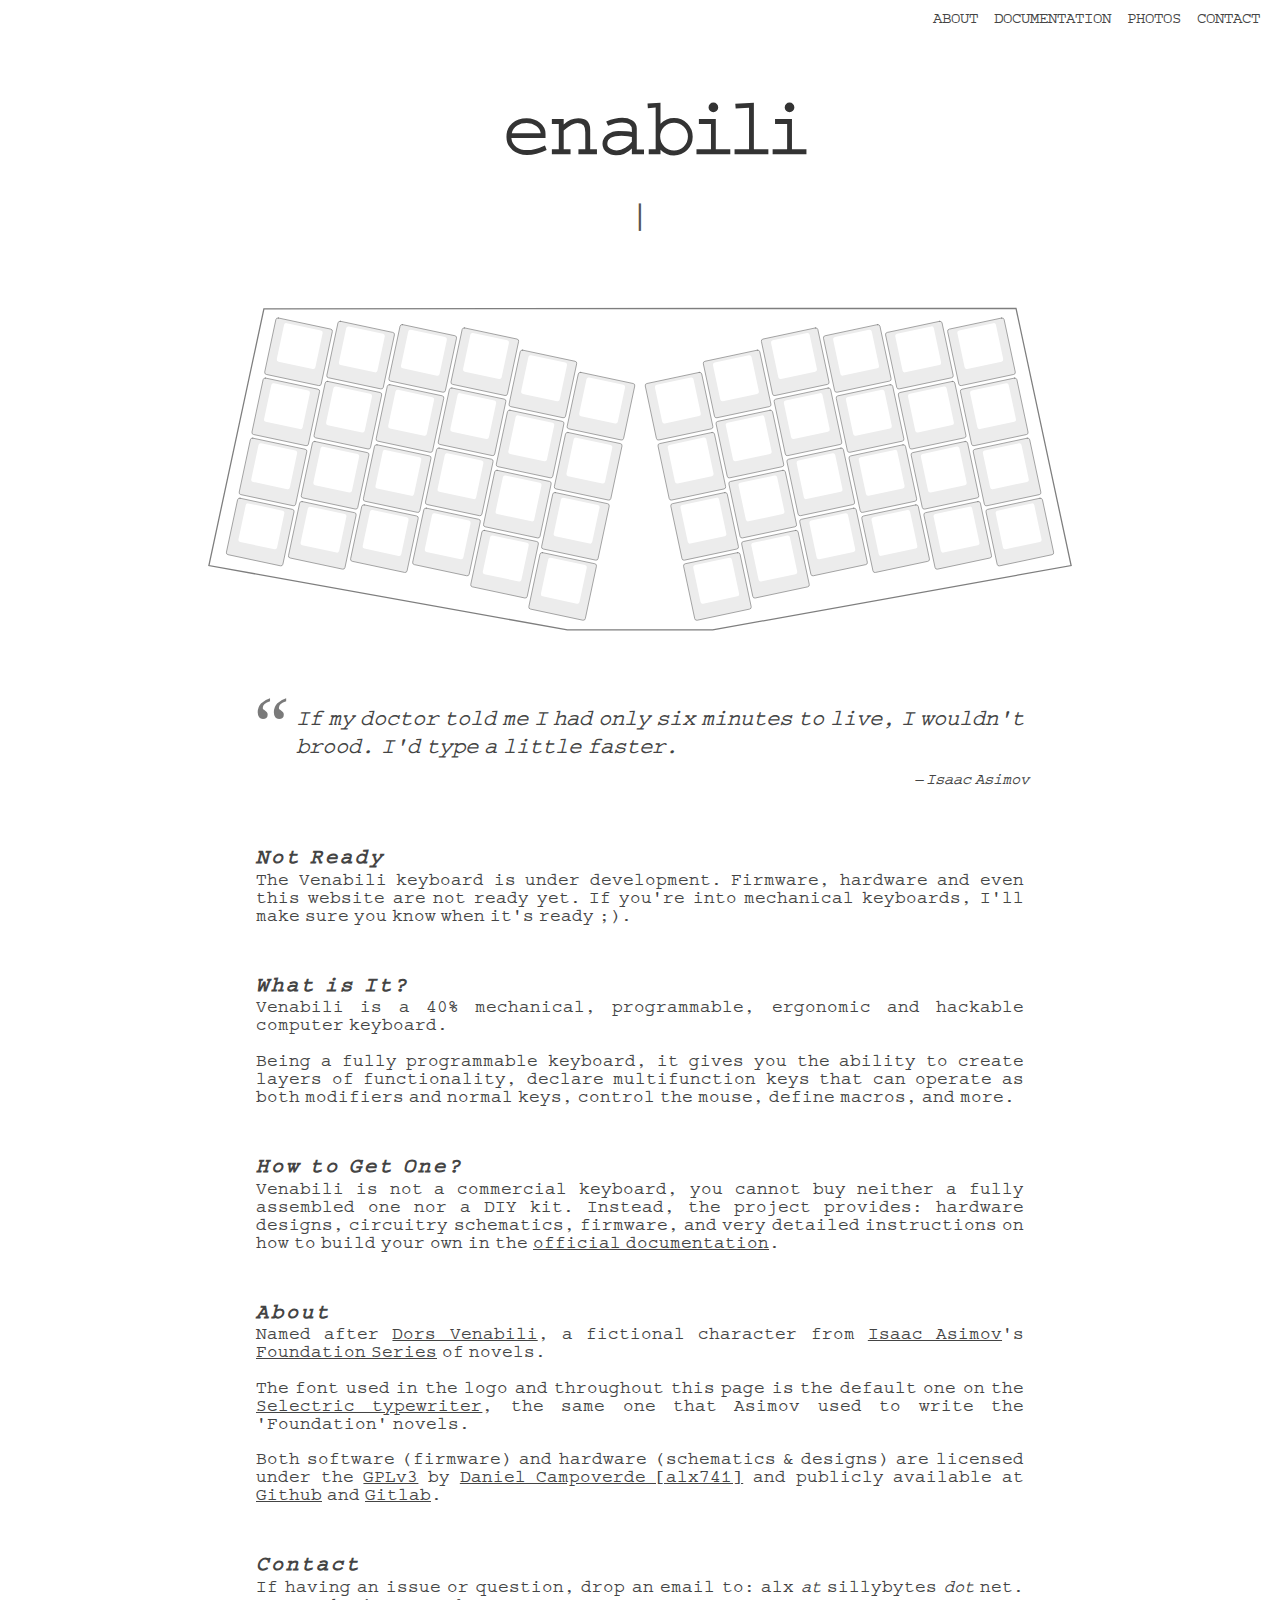
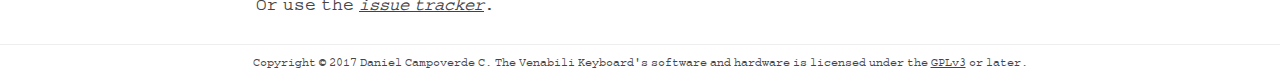
==== commit 3b237a21: "Rebuild" ====
--- a/docs/index.html
+++ b/docs/index.html
@@ -12,25 +12,15 @@
     <body>
         <header>
             <nav>
-                <a href="#about">About</a>
+                <a href="./index.html#about">About</a>
                 <a href="https://docs.venabili.sillybytes.net/">Documentation</a>
-                <a href="#contact">Contact</a>
+                <a href="pics.html">Photos</a>
+                <a href="./index.html#contact">Contact</a>
             </nav>
         </header>
 
         <svg id="logo" version="1.1" viewBox="0 0 235.1 68.73" xmlns="http://www.w3.org/2000/svg"><g id="logo-v" transform="translate(-12.19,-227.7)" fill="none" stroke="#333" stroke-linecap="round"><path id="path2" d="m51.14 270.7-5.19 9.002 5.19 9.002 5.19-9.002z" stroke-width="2.789"></path><path id="path4" d="m72.2 234.2h10.36l-22.58 39.14-5.193-8.995z" stroke-miterlimit="3" stroke-width="2.918"></path><path id="path6" d="m30.08 234.2h-10.36l22.58 39.14 5.193-8.995z" stroke-width="2.918"></path></g><g id="text" transform="scale(.9992 1.001)" fill="#333" stroke-width=".2646" aria-label="enabili"><path id="path4765" d="m53.81 52.79q0-5.067 3.362-8.003t8.524-2.936q4.594 0 7.838 2.652t3.244 6.441v2.51h-20.08q0.2841 3.41 3.031 5.351 2.463 1.752 6.062 1.752 4.925 0 10.66-2.747l0.9945 2.652q-6.062 2.936-11.56 2.936-5.02 0-8.43-2.794-3.647-2.984-3.647-7.814zm3.126-2.178h17q-0.2841-2.605-2.628-4.262-2.344-1.658-5.564-1.658-3.315 0-5.636 1.421-2.51 1.563-3.173 4.499z"></path><path id="path4767" d="m80.52 62.93v-2.841h4.073v-14.92h-4.073v-2.841h6.962v3.126q3.789-3.647 8.619-3.647 6.962 0 6.962 6.677v11.6h3.978v2.841h-10.89v-2.841h4.025v-9.992q0-2.652-0.8998-3.931-1.089-1.468-3.647-1.468-2.889 0-8.145 4.31v11.08h4.025v2.841z"></path><path id="path4769" d="m110.3 56.82q0-3.362 3.078-5.541 2.747-1.989 6.251-1.989 5.493 0 7.956 0.6156v-1.373q0-4.215-5.778-4.215-3.883 0-8.193 1.989l-1.137-2.605q5.257-2.131 9.424-2.131 3.457 0 5.778 1.373 2.794 1.658 2.794 4.878v12.36h4.262v2.747h-7.151v-3.315q-3.931 4.025-9.377 4.025-3.173 0-5.446-1.8-2.463-1.942-2.463-5.02zm2.841 0.1421q0 1.705 1.942 2.841 1.705 0.9945 3.552 0.9945 2.51 0 5.067-1.563 2.321-1.421 3.883-3.599v-2.841q-5.162-0.6156-6.156-0.6156-8.288 0-8.288 4.783z"></path><path id="path4771" d="m136.8 33.19 7.625-0.5209v12.46q3.268-3.41 7.956-3.41 4.594 0 7.79 3.197 3.197 3.197 3.197 7.79t-3.197 7.79-7.79 3.197q-4.688 0-7.956-3.41v2.652h-6.914v-2.841h4.073v-24.53l-4.594 0.3315zm7.435 19.42q0 3.41 2.368 5.801 2.368 2.392 5.778 2.392t5.801-2.392 2.392-5.801q0-3.362-2.415-5.754t-5.778-2.392q-3.41 0-5.778 2.392t-2.368 5.754z"></path><path id="path4773" d="m165.6 62.93v-2.841h8.524v-14.92h-7.104v-2.841h9.945v17.76h8.524v2.841zm7.104-27.47q0-1.184 0.8288-2.013 0.8288-0.8288 2.013-0.8288 1.184 0 2.013 0.8288 0.8288 0.8288 0.8288 2.013 0 1.184-0.8288 2.013-0.8288 0.8288-2.013 0.8288-1.184 0-2.013-0.8288-0.8288-0.8288-0.8288-2.013z"></path><path id="path4775" d="m188 62.93v-2.841h8.524v-24.48l-7.861 0.5209-0.2368-2.747 10.94-0.7104v27.42h8.524v2.841z"></path><path id="path4777" d="m210.4 62.93v-2.841h8.524v-14.92h-7.104v-2.841h9.945v17.76h8.524v2.841zm7.104-27.47q0-1.184 0.8288-2.013 0.8288-0.8288 2.013-0.8288t2.013 0.8288 0.8288 2.013q0 1.184-0.8288 2.013-0.8288 0.8288-2.013 0.8288t-2.013-0.8288-0.8288-2.013z"></path></g></svg>
 
-
-<!-- <svg id="logo" version="1.1" viewBox="0 0 235.11 68.733" xmlns="http://www.w3.org/2000/svg"> -->
-<!--     <g id="logo-v" transform="translate(-12.191 -227.73)"> -->
-<!--         <g fill="none" stroke="#333" stroke-linecap="round"> -->
-<!--             <path d="m51.141 270.67-5.1905 9.0021 5.1905 9.0021 5.1905-9.0021z" stroke-width="2.7889"/> -->
-<!--             <path d="m72.202 234.19h10.364l-22.575 39.138-5.193-8.9946z" stroke-miterlimit="3" stroke-width="2.918"/> -->
-<!--             <path d="m30.081 234.19h-10.364l22.575 39.138 5.1931-8.9946z" stroke-width="2.918"/> -->
-<!--         </g> -->
-<!--         <text transform="scale(.9992 1.0008)" x="63.355614" y="290.47577" fill="#333333" font-family="sans-serif" font-size="48.494px" letter-spacing="0px" stroke-width=".26458" word-spacing="0px" style="line-height:1.25" xml:space="preserve"><tspan x="63.355614" y="290.47577" dx="0 0 0 0 -3.5 -6 -6" fill="#333333" font-family="Selectric" stroke-width=".26458" style="line-height:2.25">enabili</tspan></text> -->
-<!--     </g> -->
-<!-- </svg> -->
 
 <div id="description">
     <span id="description-typed"></span>
@@ -320,8 +310,9 @@
             Both software (firmware) and hardware (schematics &amp; designs) are
             licensed under the <a target="_blank" href="https://github.com/alx741/venabili/blob/master/LICENSE">GPLv3</a> by
             <a target="_blank" href="http://sillybytes.net">Daniel Campoverde [alx741]</a>
-            and publicly available at:
-            <a target="_blank" href="https://github.com/alx741/venabili">https://github.com/alx741/venabili</a>.
+            and publicly available at
+            <a target="_blank" href="https://github.com/alx741/venabili">Github</a> and
+            <a target="_blank" href="https://gitlab.com/alx741/venabili">Gitlab</a>.
             </p>
         </article>
     </section>
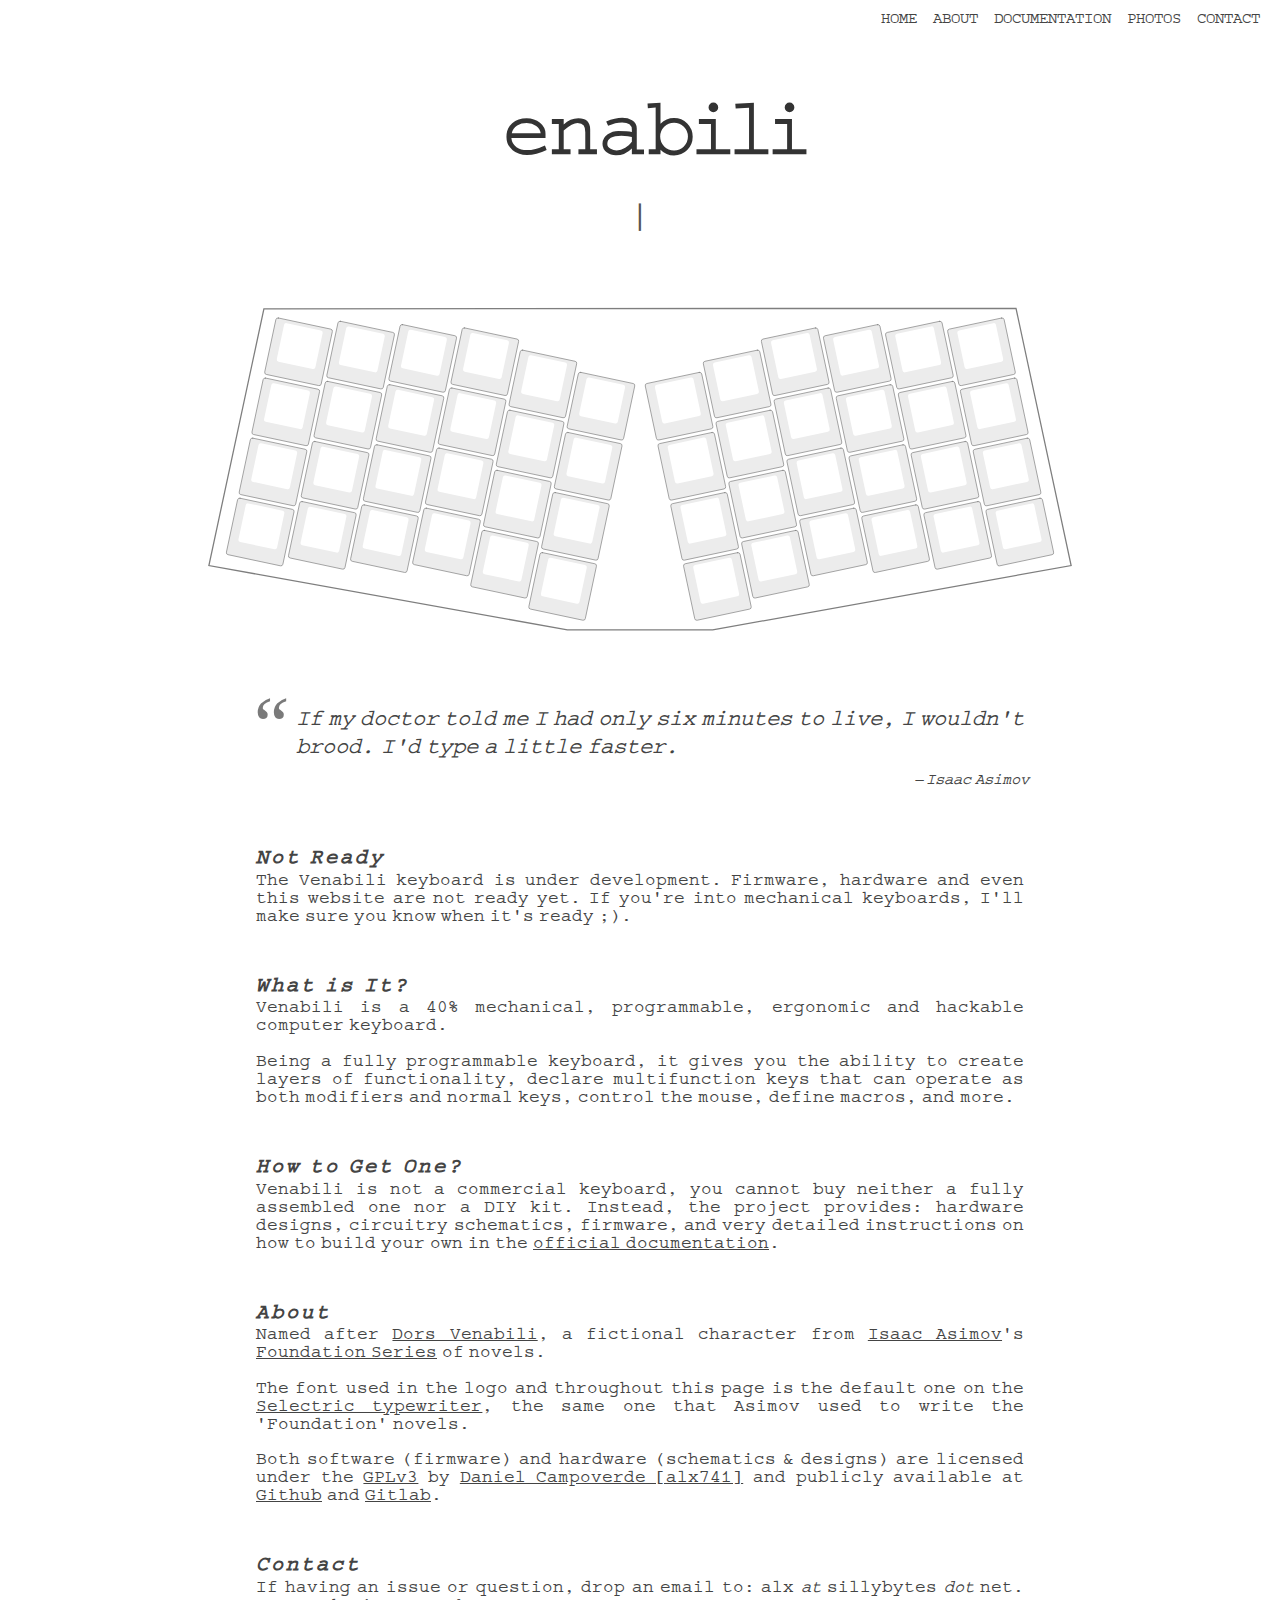
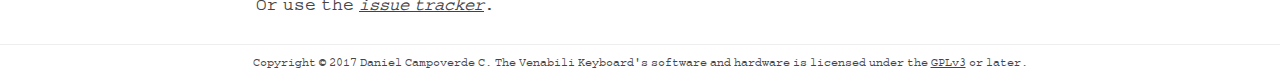
==== commit 0863ad7f: "Add Home nav" ====
--- a/docs/index.html
+++ b/docs/index.html
@@ -12,6 +12,7 @@
     <body>
         <header>
             <nav>
+                <a href="./index.html">Home</a>
                 <a href="./index.html#about">About</a>
                 <a href="https://docs.venabili.sillybytes.net/">Documentation</a>
                 <a href="pics.html">Photos</a>
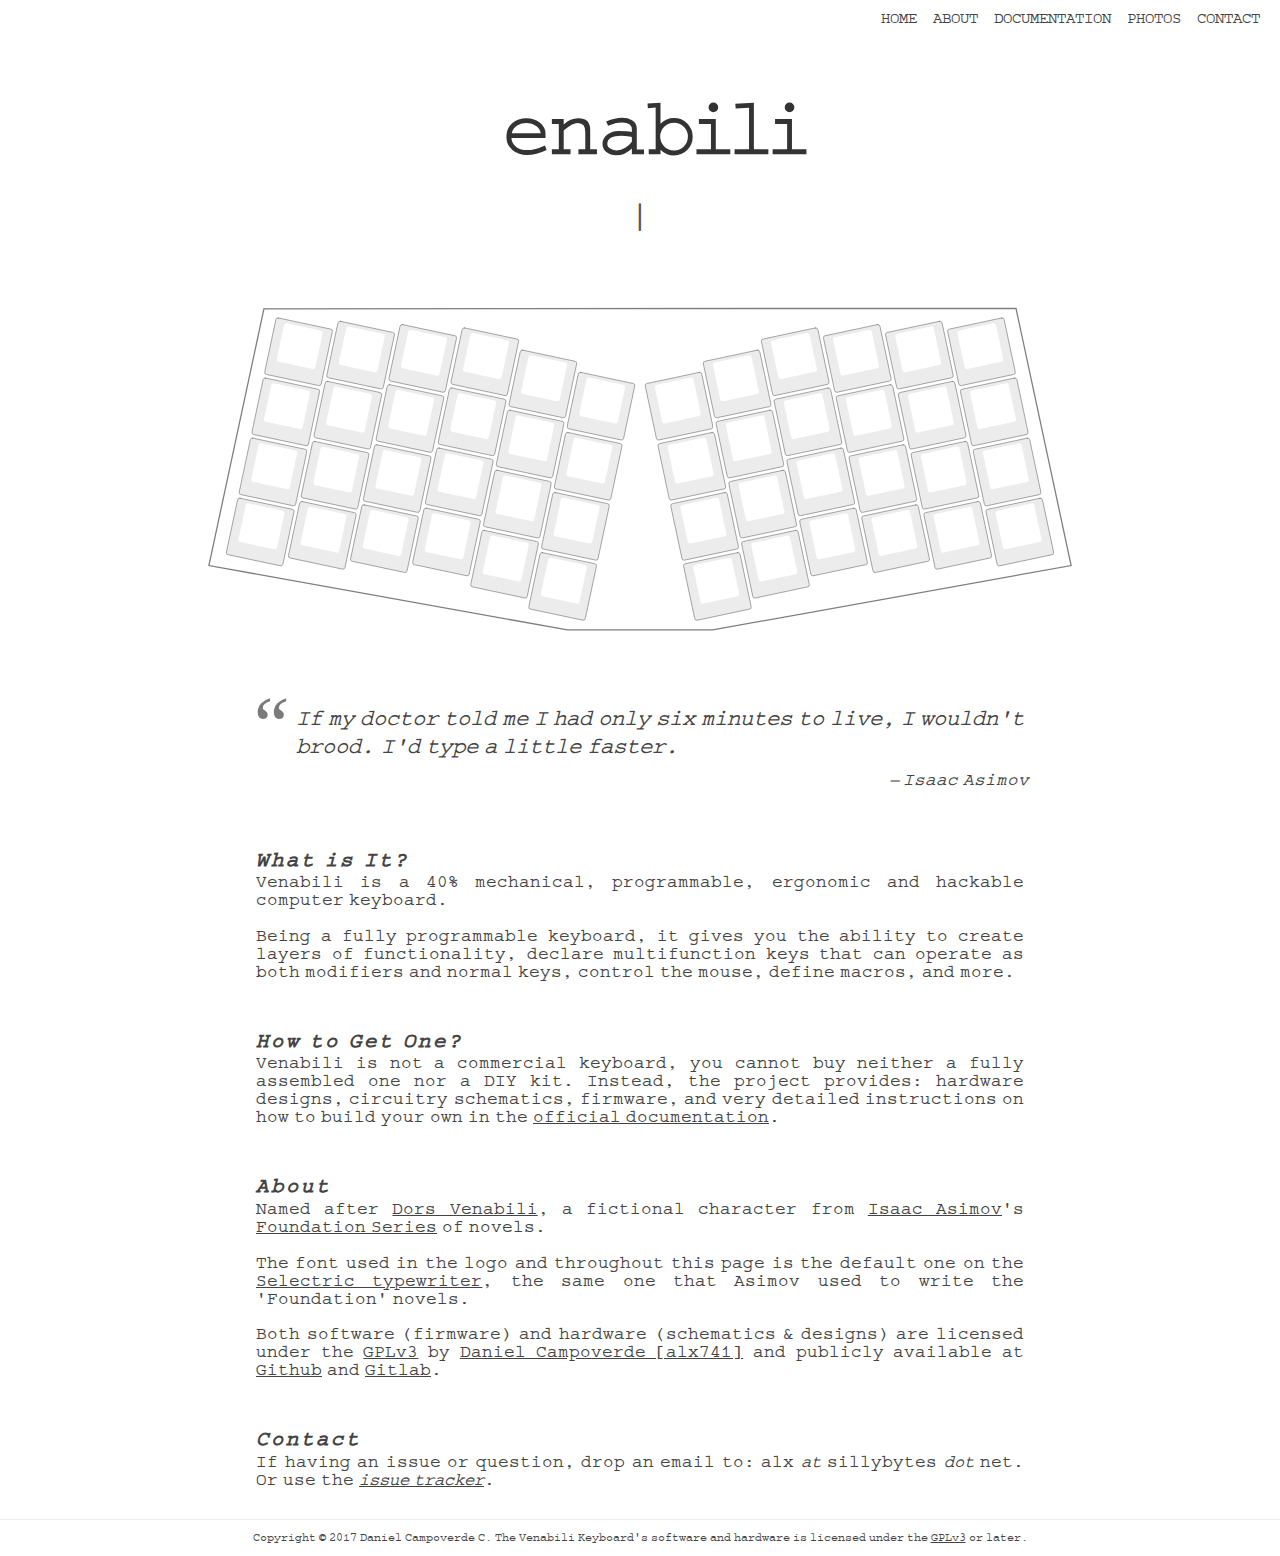
==== commit 3f88fa99: "Bigger citation author name" ====
--- a/docs/index.html
+++ b/docs/index.html
@@ -254,13 +254,6 @@
         <cite>Isaac Asimov</cite>
     </blockquote>
 
-    <section id="not-ready">
-        <header><h2>Not Ready</h2></header>
-        <p>
-            The Venabili keyboard is under development. Firmware, hardware and even this website are not ready yet. If you're into mechanical keyboards, I'll make sure you know when it's ready ;).
-        </p>
-    </section>
-
     <section id="what-is-it">
         <header><h2>What is It?</h2></header>
         <p>
--- a/docs/css/default.css
+++ b/docs/css/default.css
@@ -1 +1 @@
-body,html{color:#444;background-color:#fff;margin:0px auto 0px auto;width:100%;min-height:100%;font-family:selectric-custom}p,a,h1,h2,h3,h4,h5,h6{color:#444;font-family:selectric-custom;text-align:justify}#logo{display:block;margin:0 auto;margin-top:20px;margin-bottom:20px;max-width:400px;padding-right:50px;font-family:selectric-custom}@media only screen and (max-width:1100px){#logo{padding:20px}}#logo-v{stroke-dasharray:1000;stroke-dashoffset:1000;animation:v-draw 8s forwards}@keyframes v-draw{to{stroke-dashoffset:0}}#description{margin:0 20px;margin-top:35px;margin-bottom:25px;text-align:center;font-size:2.3em;font-family:selectric-custom;color:#555}@media only screen and (max-width:1100px){#description{font-size:1.8em;margin-bottom:20px}}.typed-cursor{opacity:1;animation:blink .7s infinite}@keyframes blink{0%{opacity:1}50%{opacity:0}100%{opacity:1}}#keyboard{display:block;margin:0 auto;max-width:70%;animation:fadein 3s forwards}@media only screen and (max-width:1100px){#keyboard{max-width:100%}}@keyframes fadein{0%{opacity:0}100%{opacity:1}}.key_pressed{animation:key-press 0.3s forwards}@keyframes key-press{0%{fill:#fff}50%{fill:#e4e4e4}100%{fill:#fff}}blockquote{font-family:selectric-custom;font-size:1.3em;font-style:italic;line-height:1.2;margin:0.25em auto;padding:0.35em 40px;position:relative;width:100%;margin-top:20px}@media only screen and (max-width:1100px){blockquote{font-size:1em;width:75%}}blockquote:before{color:#7a7a7a;content:"\201C";display:block;font-family:Georgia,serif;font-size:80px;left:-20px;padding-left:10px;position:absolute;top:-20px}blockquote cite{display:block;font-size:16px;margin-top:10px;margin-right:35px;text-align:right}blockquote cite:before{content:"\2014 \2009"}#main{max-width:60%;margin:0 auto;font-size:1.1em}@media only screen and (max-width:1100px){#main{max-width:90%}}section{margin-top:50px}a:link,a:visited,a:active{text-decoration:underline}a:hover{color:black}nav{margin-top:10px;margin-right:20px;text-align:right}nav a:link{font-size:16px;margin-left:12px;text-decoration:none;text-transform:uppercase}nav a:hover{color:black;text-decoration:underline}footer{border-top:solid 1px #eee;color:#444;font-size:12px;margin-top:30px;padding:12px 0px 12px 0px;text-align:center}@media only screen and (max-width:1100px){footer{padding:20px}}section header{color:#444;font-size:14px;letter-spacing:3px;font-style:italic;margin-bottom:-15px}@font-face{font-family:"selectric-custom";src:url('selectric-custom-webfont.woff2') format('woff2'),url('../fonts/selectric-custom-webfont.woff2') format('woff2'),url('/venabili-web/fonts/selectric-custom-webfont.woff2') format('woff2'),url('selectric-custom-webfont.woff') format('woff'),url('../fonts/selectric-custom-webfont.woff') format('woff'),url('/venabili-web/fonts/selectric-custom-webfont.woff') format('woff'),url('../fonts/selectric-custom.ttf'),url('/venabili-web/fonts/selectric-custom.ttf'),url('/docs/fonts/selectric-custom.ttf');font-weight:normal;font-style:normal}+body,html{color:#444;background-color:#fff;margin:0px auto 0px auto;width:100%;min-height:100%;font-family:selectric-custom}p,a,h1,h2,h3,h4,h5,h6{color:#444;font-family:selectric-custom;text-align:justify}#logo{display:block;margin:0 auto;margin-top:20px;margin-bottom:20px;max-width:400px;padding-right:50px;font-family:selectric-custom}@media only screen and (max-width:1100px){#logo{padding:20px}}#logo-v{stroke-dasharray:1000;stroke-dashoffset:1000;animation:v-draw 8s forwards}@keyframes v-draw{to{stroke-dashoffset:0}}#description{margin:0 20px;margin-top:35px;margin-bottom:25px;text-align:center;font-size:2.3em;font-family:selectric-custom;color:#555}@media only screen and (max-width:1100px){#description{font-size:1.8em;margin-bottom:20px}}.typed-cursor{opacity:1;animation:blink .7s infinite}@keyframes blink{0%{opacity:1}50%{opacity:0}100%{opacity:1}}#keyboard{display:block;margin:0 auto;max-width:70%;animation:fadein 3s forwards}@media only screen and (max-width:1100px){#keyboard{max-width:100%}}@keyframes fadein{0%{opacity:0}100%{opacity:1}}.key_pressed{animation:key-press 0.3s forwards}@keyframes key-press{0%{fill:#fff}50%{fill:#e4e4e4}100%{fill:#fff}}blockquote{font-family:selectric-custom;font-size:1.3em;font-style:italic;line-height:1.2;margin:0.25em auto;padding:0.35em 40px;position:relative;width:100%;margin-top:20px}@media only screen and (max-width:1100px){blockquote{font-size:1em;width:75%}}blockquote:before{color:#7a7a7a;content:"\201C";display:block;font-family:Georgia,serif;font-size:80px;left:-20px;padding-left:10px;position:absolute;top:-20px}blockquote cite{display:block;font-size:18px;margin-top:10px;margin-right:35px;text-align:right}blockquote cite:before{content:"\2014 \2009"}#main{max-width:60%;margin:0 auto;font-size:1.1em}@media only screen and (max-width:1100px){#main{max-width:90%}}section{margin-top:50px}a:link,a:visited,a:active{text-decoration:underline}a:hover{color:black}nav{margin-top:10px;margin-right:20px;text-align:right}nav a:link{font-size:16px;margin-left:12px;text-decoration:none;text-transform:uppercase}nav a:hover{color:black;text-decoration:underline}footer{border-top:solid 1px #eee;color:#444;font-size:12px;margin-top:30px;padding:12px 0px 12px 0px;text-align:center}@media only screen and (max-width:1100px){footer{padding:20px}}section header{color:#444;font-size:14px;letter-spacing:3px;font-style:italic;margin-bottom:-15px}@font-face{font-family:"selectric-custom";src:url('selectric-custom-webfont.woff2') format('woff2'),url('../fonts/selectric-custom-webfont.woff2') format('woff2'),url('/venabili-web/fonts/selectric-custom-webfont.woff2') format('woff2'),url('selectric-custom-webfont.woff') format('woff'),url('../fonts/selectric-custom-webfont.woff') format('woff'),url('/venabili-web/fonts/selectric-custom-webfont.woff') format('woff'),url('../fonts/selectric-custom.ttf'),url('/venabili-web/fonts/selectric-custom.ttf'),url('/docs/fonts/selectric-custom.ttf');font-weight:normal;font-style:normal}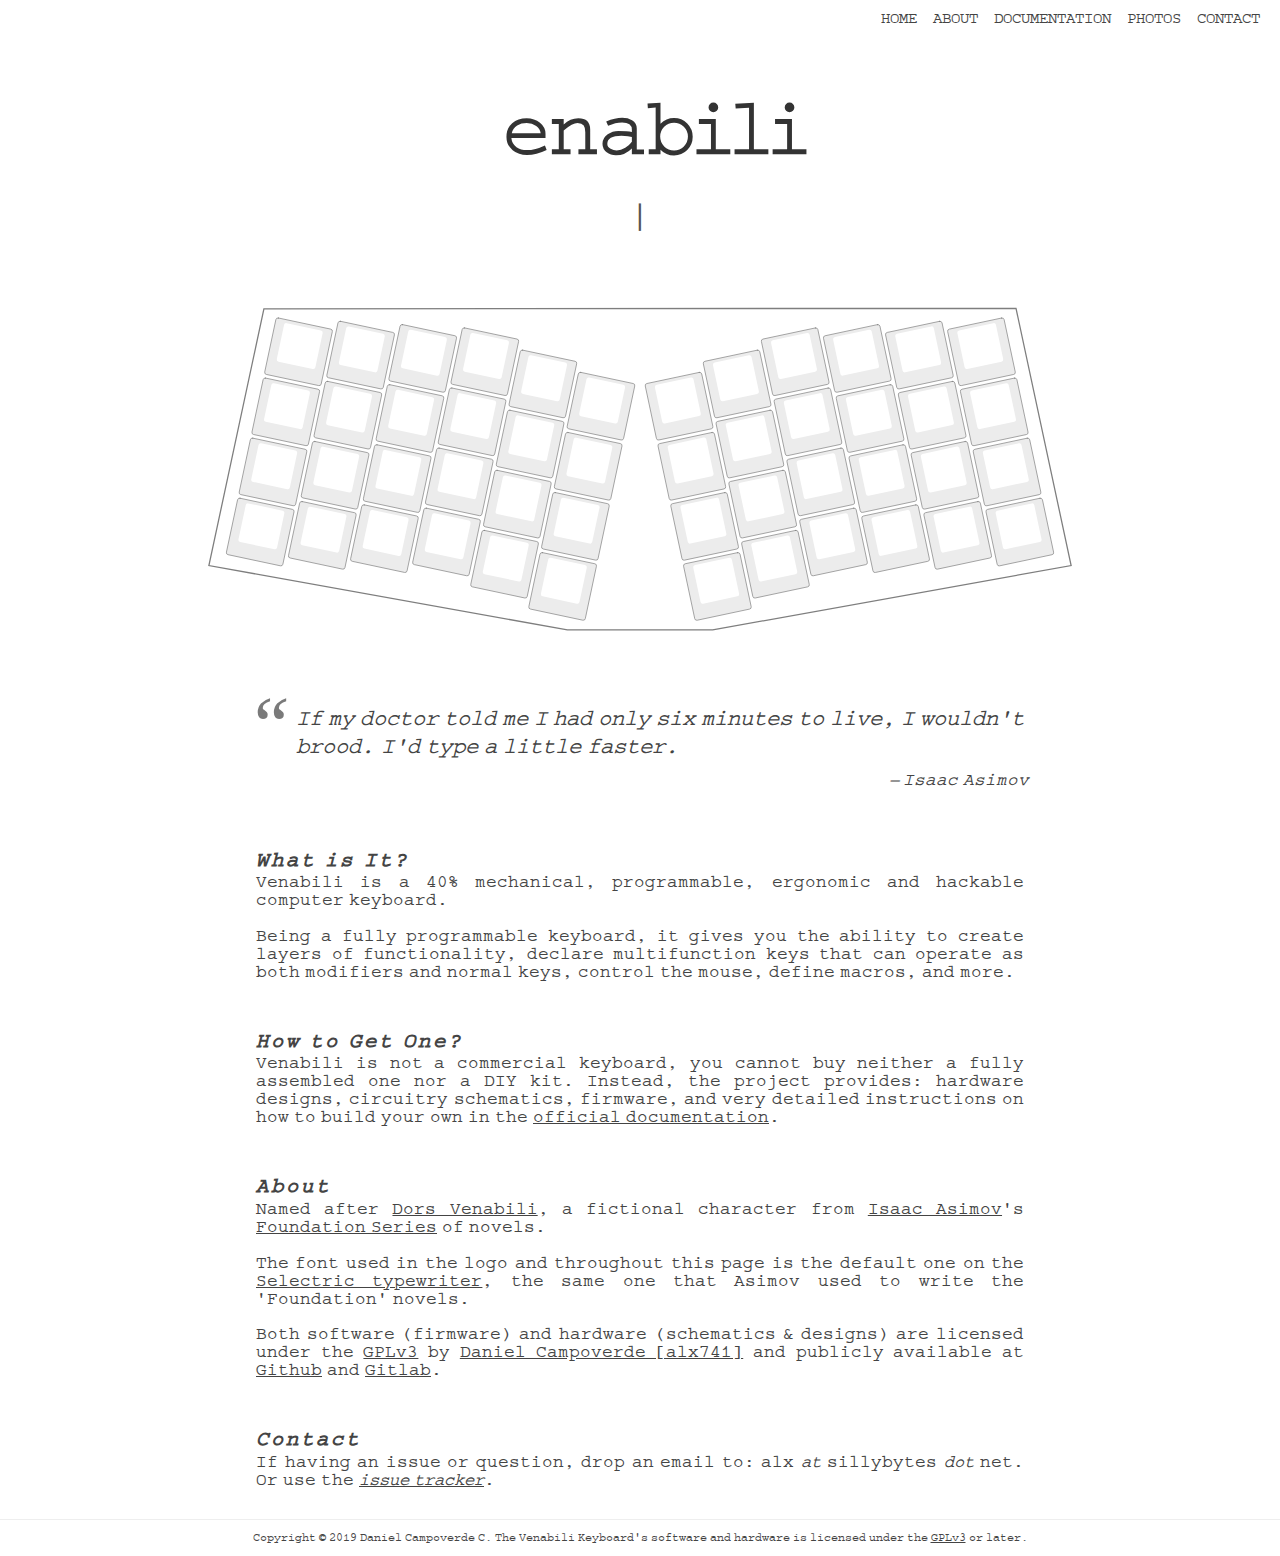
==== commit def01cb4: "Update copyright notice" ====
--- a/docs/index.html
+++ b/docs/index.html
@@ -326,7 +326,7 @@
 
 
         <footer>
-            Copyright © 2017 Daniel Campoverde C. The Venabili Keyboard's software and hardware is licensed under the
+            Copyright © 2019 Daniel Campoverde C. The Venabili Keyboard's software and hardware is licensed under the
             <a target="_blank" href="https://github.com/alx741/venabili/blob/master/LICENSE">GPLv3</a> or later.
         </footer>
 
